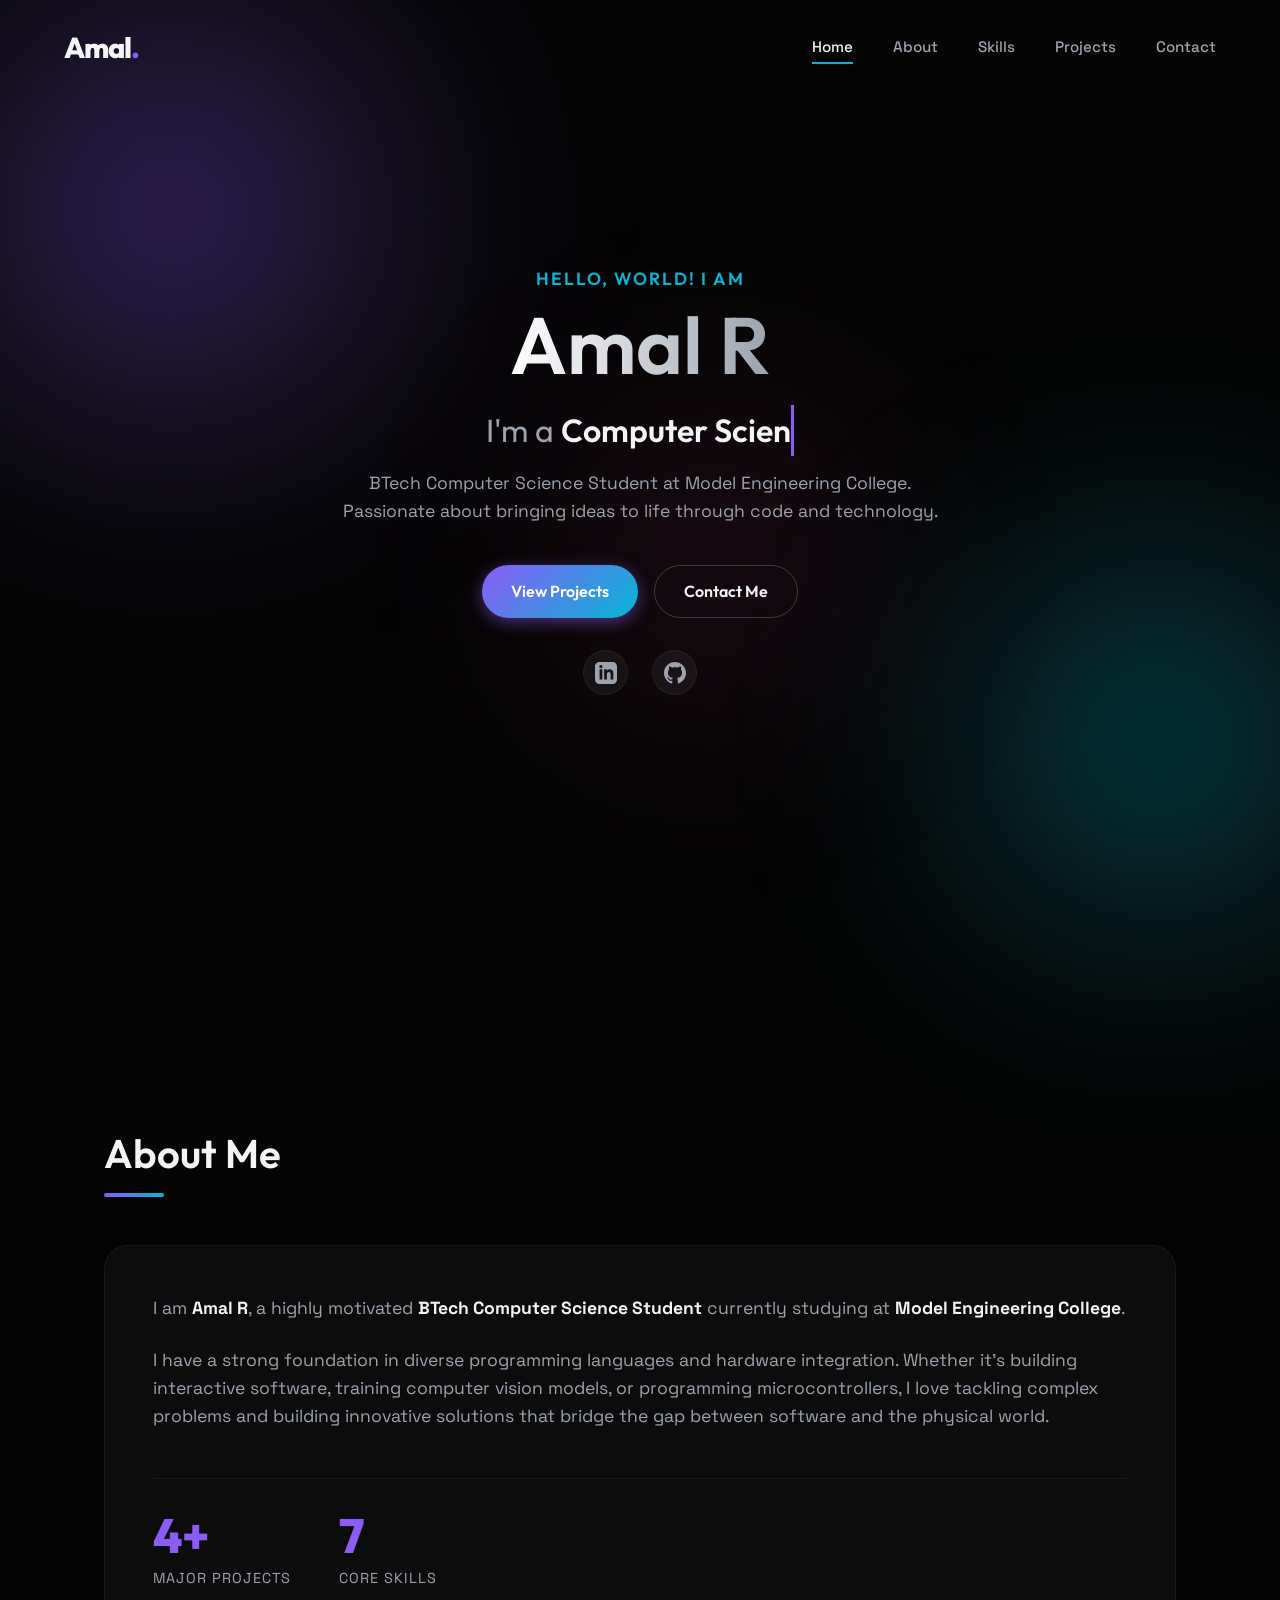
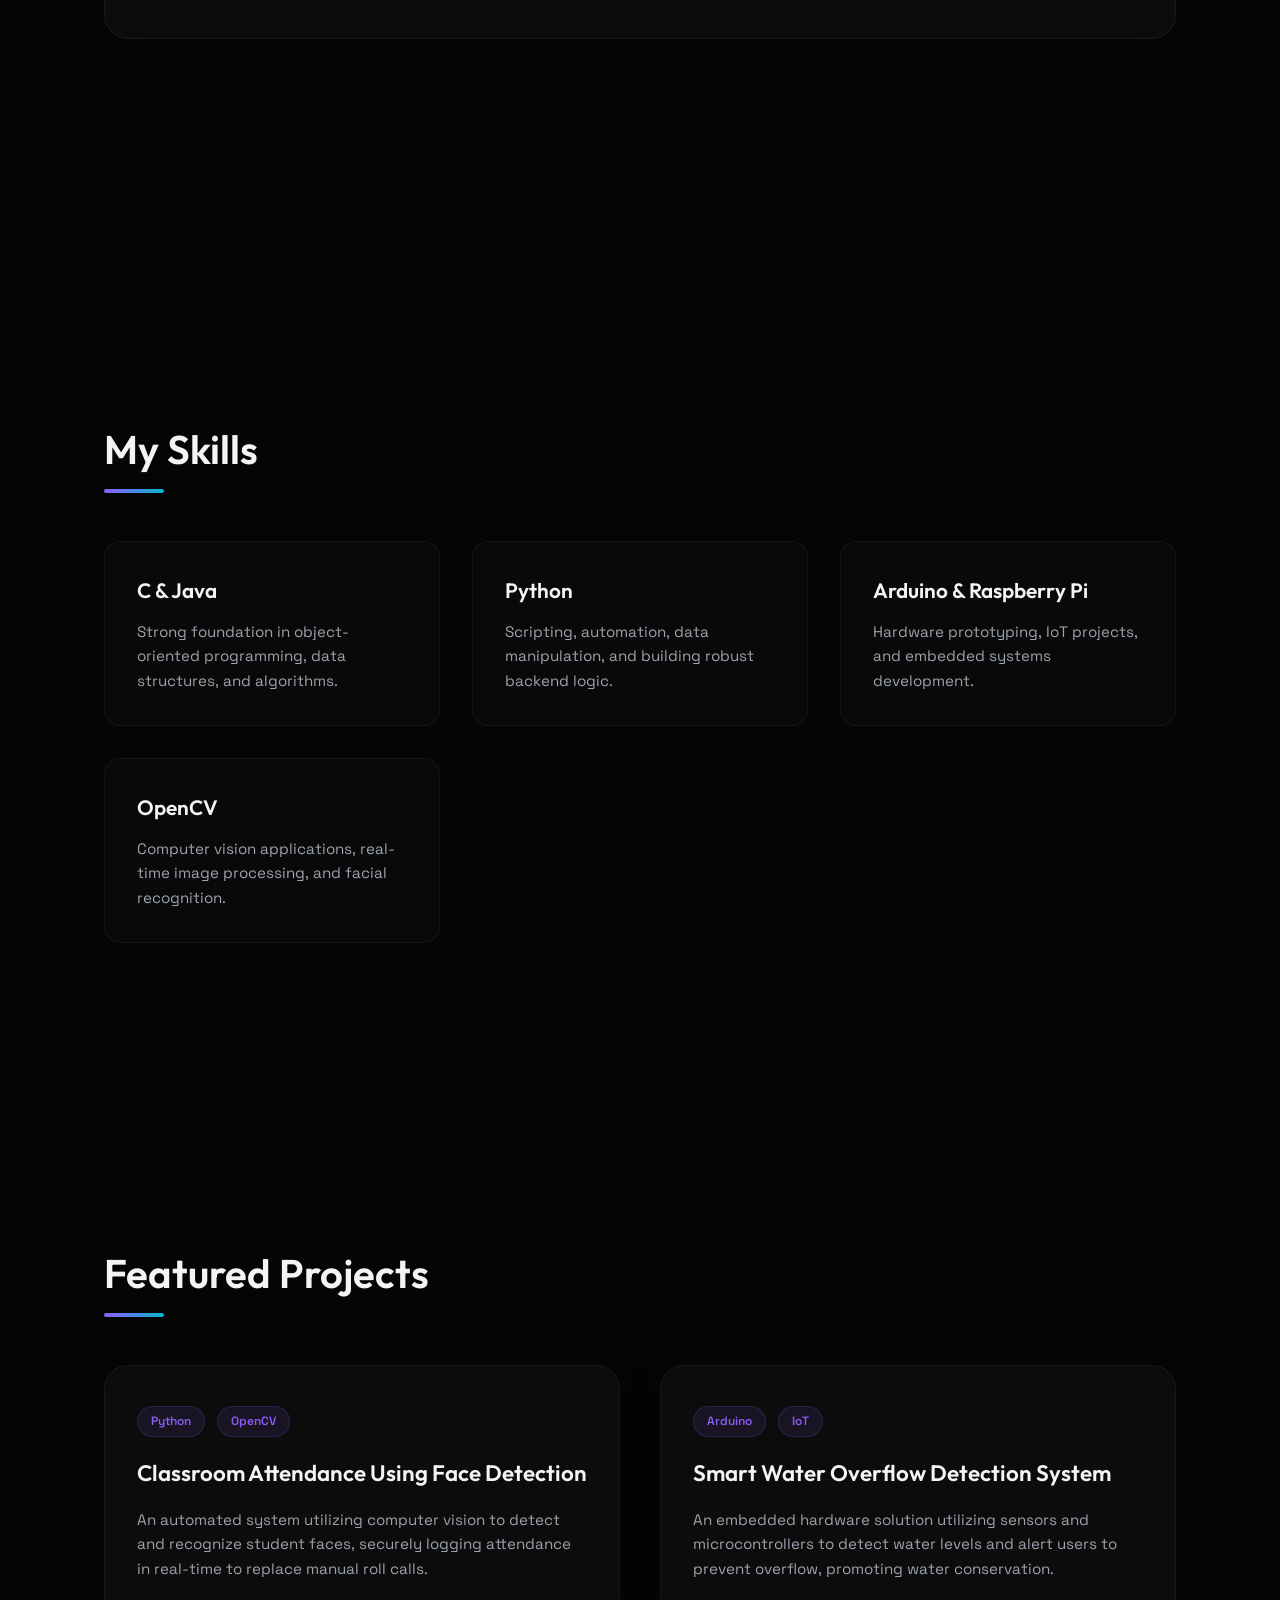
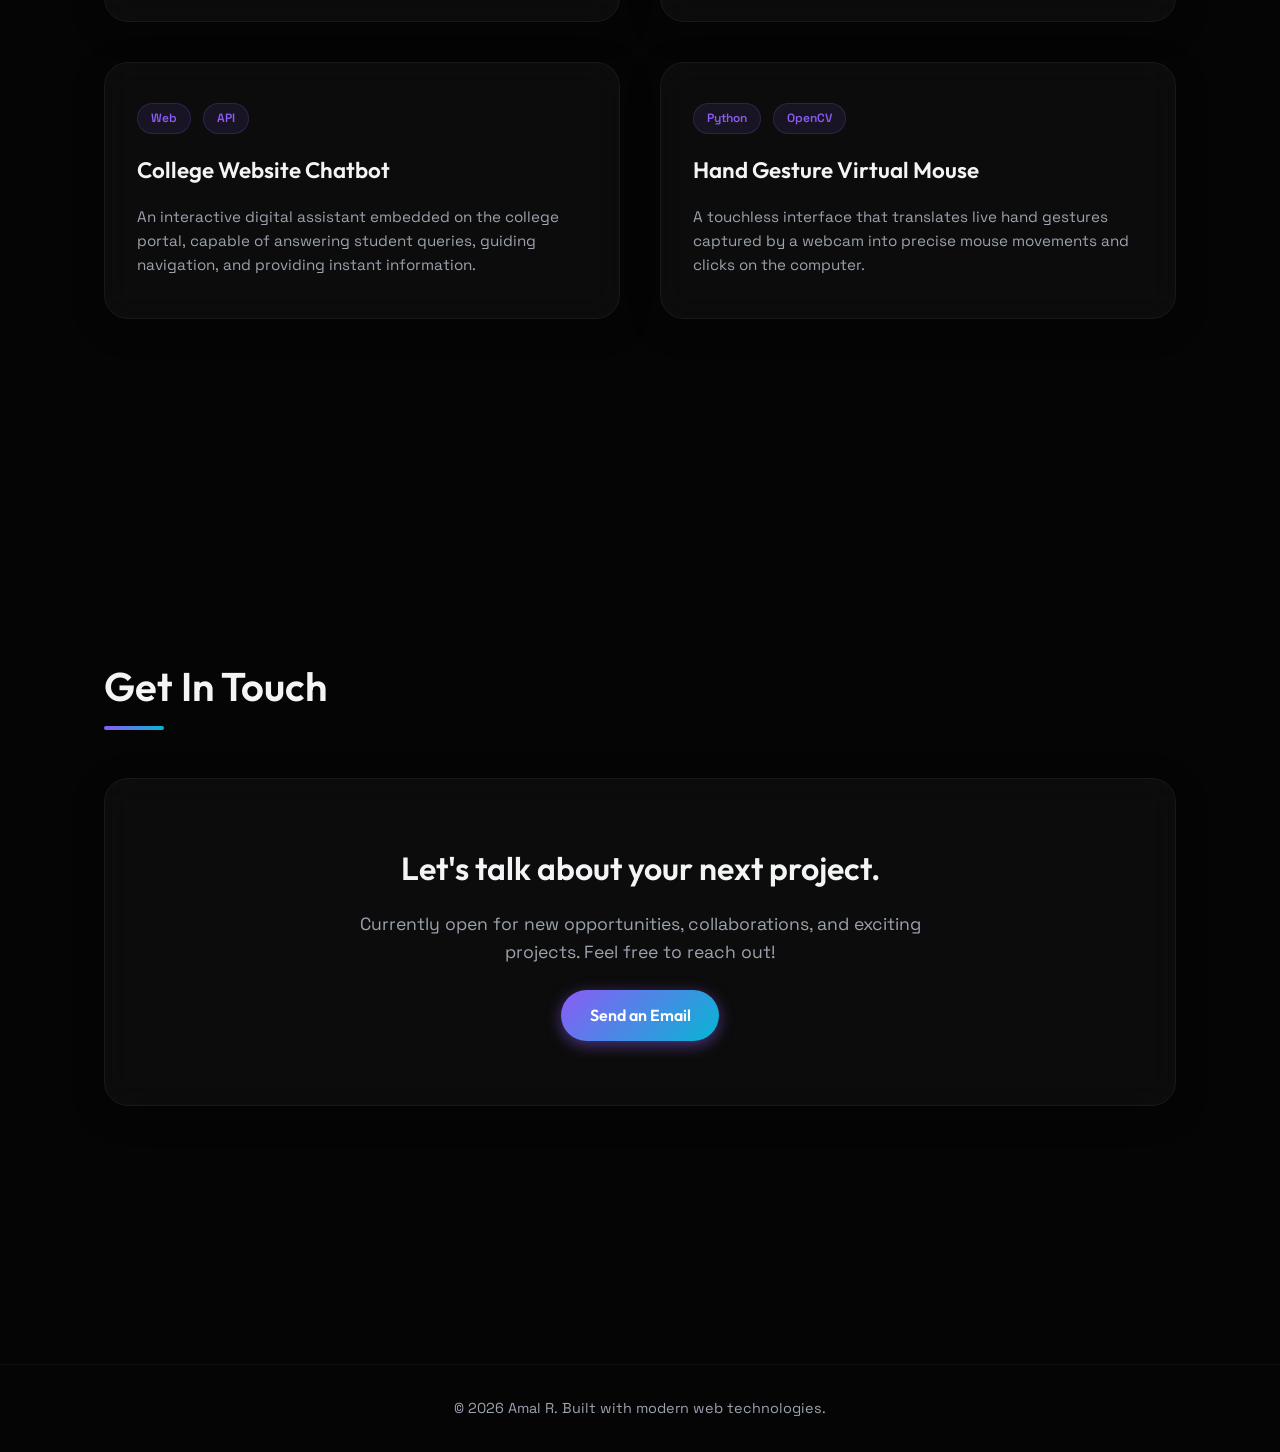
==== index.html @ 3bbfd34e "Deploy Portfolio" ====
<!DOCTYPE html>
<html lang="en">
<head>
    <meta charset="UTF-8">
    <meta name="viewport" content="width=device-width, initial-scale=1.0">
    <title>Amal R | Portfolio</title>
    <meta name="description" content="Portfolio of Amal R, BTech Computer Science Student from Model Engineering College.">
    <!-- Google Fonts for Modern Typography -->
    <link rel="preconnect" href="https://fonts.googleapis.com">
    <link rel="preconnect" href="https://fonts.gstatic.com" crossorigin>
    <link href="https://fonts.googleapis.com/css2?family=Space+Grotesk:wght@300;400;500;600;700&family=Outfit:wght@300;400;600;800&display=swap" rel="stylesheet">
    <link rel="stylesheet" href="style.css">
</head>
<body>

    <!-- Animated Background Blobs -->
    <div class="blob shape1"></div>
    <div class="blob shape2"></div>
    <div class="blob shape3"></div>

    <!-- Navigation -->
    <header class="navbar">
        <a href="#home" class="logo">Amal<span>.</span></a>
        <nav class="nav-links">
            <a href="#home" class="nav-link active">Home</a>
            <a href="#about" class="nav-link">About</a>
            <a href="#skills" class="nav-link">Skills</a>
            <a href="#projects" class="nav-link">Projects</a>
            <a href="#contact" class="nav-link">Contact</a>
        </nav>
        <button class="mobile-menu-btn" aria-label="Toggle Menu">
            <span class="bar"></span>
            <span class="bar"></span>
            <span class="bar"></span>
        </button>
    </header>

    <!-- Main Content -->
    <main>
        <!-- Home Section -->
        <section id="home" class="section hero-section">
            <div class="hero-content reveal-scale">
                <p class="greeting">Hello, world! I am</p>
                <h1 class="hero-title">Amal R</h1>
                <h2 class="hero-subtitle">I'm a <span class="typing-text"></span><span class="cursor">&nbsp;</span></h2>
                <p class="hero-desc">BTech Computer Science Student at Model Engineering College. Passionate about bringing ideas to life through code and technology.</p>
                <div class="hero-cta">
                    <a href="#projects" class="btn btn-primary">View Projects</a>
                    <a href="#contact" class="btn btn-secondary">Contact Me</a>
                </div>
                <div class="social-links reveal-scale stagger-1">
                    <a href="https://www.linkedin.com/in/amal-r-118719253/" target="_blank" class="social-icon" aria-label="LinkedIn">
                        <svg viewBox="0 0 24 24" fill="currentColor">
                            <path d="M19 0h-14c-2.761 0-5 2.239-5 5v14c0 2.761 2.239 5 5 5h14c2.762 0 5-2.239 5-5v-14c0-2.761-2.238-5-5-5zm-11 19h-3v-11h3v11zm-1.5-12.268c-.966 0-1.75-.79-1.75-1.764s.784-1.764 1.75-1.764 1.75.79 1.75 1.764-.783 1.764-1.75 1.764zm13.5 12.268h-3v-5.604c0-3.368-4-3.113-4 0v5.604h-3v-11h3v1.765c1.396-2.586 7-2.777 7 2.476v6.759z"/>
                        </svg>
                    </a>
                    <a href="https://github.com/Amal-05" target="_blank" class="social-icon" aria-label="GitHub">
                        <svg viewBox="0 0 24 24" fill="currentColor">
                            <path d="M12 0c-6.626 0-12 5.373-12 12 0 5.302 3.438 9.8 8.207 11.387.599.111.793-.261.793-.577v-2.234c-3.338.726-4.033-1.416-4.033-1.416-.546-1.387-1.333-1.756-1.333-1.756-1.089-.745.083-.729.083-.729 1.205.084 1.839 1.237 1.839 1.237 1.07 1.834 2.807 1.304 3.492.997.107-.775.418-1.305.762-1.604-2.665-.305-5.467-1.334-5.467-5.931 0-1.311.469-2.381 1.236-3.221-.124-.303-.535-1.524.117-3.176 0 0 1.008-.322 3.301 1.23.957-.266 1.983-.399 3.003-.404 1.02.005 2.047.138 3.006.404 2.291-1.552 3.297-1.23 3.297-1.23.653 1.653.242 2.874.118 3.176.77.84 1.235 1.911 1.235 3.221 0 4.609-2.807 5.624-5.479 5.921.43.372.823 1.102.823 2.222v3.293c0 .319.192.694.801.576 4.765-1.589 8.199-6.086 8.199-11.386 0-6.627-5.373-12-12-12z"/>
                        </svg>
                    </a>
                </div>
            </div>
        </section>

        <!-- About Section -->
        <section id="about" class="section">
            <div class="section-heading reveal-left">
                <h2 class="section-title">About Me</h2>
                <div class="title-underline"></div>
            </div>
            <div class="about-content plate-glass reveal-right stagger-1">
                <p class="about-text">
                    I am <strong>Amal R</strong>, a highly motivated <strong>BTech Computer Science Student</strong> currently studying at <strong>Model Engineering College</strong>.
                </p>
                <p class="about-text">
                    I have a strong foundation in diverse programming languages and hardware integration. Whether it's building interactive software, training computer vision models, or programming microcontrollers, I love tackling complex problems and building innovative solutions that bridge the gap between software and the physical world.
                </p>
                <div class="about-stats">
                    <div class="stat-box">
                        <span class="stat-number">4+</span>
                        <span class="stat-label">Major Projects</span>
                    </div>
                    <div class="stat-box">
                        <span class="stat-number">7</span>
                        <span class="stat-label">Core Skills</span>
                    </div>
                </div>
            </div>
        </section>

        <!-- Skills Section -->
        <section id="skills" class="section">
            <div class="section-heading reveal-left">
                <h2 class="section-title">My Skills</h2>
                <div class="title-underline"></div>
            </div>
            <div class="skills-grid">
                <div class="skill-card hover-glow reveal-scale stagger-1">
                    <h3 class="skill-name">C & Java</h3>
                    <p class="skill-desc">Strong foundation in object-oriented programming, data structures, and algorithms.</p>
                </div>
                <div class="skill-card hover-glow reveal-scale stagger-2">
                    <h3 class="skill-name">Python</h3>
                    <p class="skill-desc">Scripting, automation, data manipulation, and building robust backend logic.</p>
                </div>
                <div class="skill-card hover-glow reveal-scale stagger-3">
                    <h3 class="skill-name">Arduino & Raspberry Pi</h3>
                    <p class="skill-desc">Hardware prototyping, IoT projects, and embedded systems development.</p>
                </div>
                <div class="skill-card hover-glow reveal-scale stagger-4">
                    <h3 class="skill-name">OpenCV</h3>
                    <p class="skill-desc">Computer vision applications, real-time image processing, and facial recognition.</p>
                </div>
            </div>
        </section>

        <!-- Projects Section -->
        <section id="projects" class="section">
            <div class="section-heading reveal-left">
                <h2 class="section-title">Featured Projects</h2>
                <div class="title-underline"></div>
            </div>
            <div class="projects-grid">
                <!-- Project 1 -->
                <div class="project-card plate-glass reveal stagger-1">
                    <div class="project-content">
                        <div class="project-tags">
                            <span class="tag">Python</span>
                            <span class="tag">OpenCV</span>
                        </div>
                        <h3 class="project-title">Classroom Attendance Using Face Detection</h3>
                        <p class="project-desc">An automated system utilizing computer vision to detect and recognize student faces, securely logging attendance in real-time to replace manual roll calls.</p>
                    </div>
                </div>
                <!-- Project 2 -->
                <div class="project-card plate-glass reveal stagger-2">
                    <div class="project-content">
                        <div class="project-tags">
                            <span class="tag">Arduino</span>
                            <span class="tag">IoT</span>
                        </div>
                        <h3 class="project-title">Smart Water Overflow Detection System</h3>
                        <p class="project-desc">An embedded hardware solution utilizing sensors and microcontrollers to detect water levels and alert users to prevent overflow, promoting water conservation.</p>
                    </div>
                </div>
                <!-- Project 3 -->
                <div class="project-card plate-glass reveal stagger-3">
                    <div class="project-content">
                        <div class="project-tags">
                            <span class="tag">Web</span>
                            <span class="tag">API</span>
                        </div>
                        <h3 class="project-title">College Website Chatbot</h3>
                        <p class="project-desc">An interactive digital assistant embedded on the college portal, capable of answering student queries, guiding navigation, and providing instant information.</p>
                    </div>
                </div>
                <!-- Project 4 -->
                <div class="project-card plate-glass reveal stagger-4">
                    <div class="project-content">
                        <div class="project-tags">
                            <span class="tag">Python</span>
                            <span class="tag">OpenCV</span>
                        </div>
                        <h3 class="project-title">Hand Gesture Virtual Mouse</h3>
                        <p class="project-desc">A touchless interface that translates live hand gestures captured by a webcam into precise mouse movements and clicks on the computer.</p>
                    </div>
                </div>
            </div>
        </section>

        <!-- Contact Section -->
        <section id="contact" class="section">
            <div class="section-heading reveal-left">
                <h2 class="section-title">Get In Touch</h2>
                <div class="title-underline"></div>
            </div>
            <div class="contact-container plate-glass reveal-scale stagger-1">
                <div class="contact-info">
                    <h3 class="contact-subtitle">Let's talk about your next project.</h3>
                    <p class="contact-text">Currently open for new opportunities, collaborations, and exciting projects. Feel free to reach out!</p>
                    <a href="mailto:amalrajesh05@gmail.com" class="btn btn-primary" style="margin-top: 1.5rem;">Send an Email</a>
                </div>
            </div>
        </section>
    </main>

    <!-- Footer -->
    <footer>
        <p>&copy; 2026 Amal R. Built with modern web technologies.</p>
    </footer>

    <script src="script.js"></script>
</body>
</html>
---- style.css ----
/* =========================================
   CSS Reset & Variables
   ========================================= */
:root {
    /* Colors */
    --bg-dark: #050505;
    --text-main: #f3f4f6;
    --text-muted: #9ca3af;
    --accent-primary: #8b5cf6; /* Vibrant Purple */
    --accent-secondary: #06b6d4; /* Cyan */
    --accent-glow: rgba(139, 92, 246, 0.5);
    
    /* Glassmorphism */
    --glass-bg: rgba(255, 255, 255, 0.03);
    --glass-border: rgba(255, 255, 255, 0.05);
    --glass-shadow: 0 8px 32px 0 rgba(0, 0, 0, 0.3);
    
    /* Typography */
    --font-heading: 'Outfit', sans-serif;
    --font-body: 'Space Grotesk', sans-serif;
    
    /* Transitions */
    --transition-smooth: all 0.4s cubic-bezier(0.16, 1, 0.3, 1);
}

* {
    margin: 0;
    padding: 0;
    box-sizing: border-box;
    scroll-behavior: smooth;
}

body {
    background-color: var(--bg-dark);
    color: var(--text-main);
    font-family: var(--font-body);
    line-height: 1.6;
    overflow-x: hidden;
    position: relative;
}

/* =========================================
   Background Blobs (Ultra Modern Ambience)
   ========================================= */
.blob {
    position: fixed;
    border-radius: 50%;
    filter: blur(120px);
    z-index: -1;
    opacity: 0.5;
    animation: float 20s infinite alternate ease-in-out;
}

.shape1 {
    top: -10%;
    left: -10%;
    width: 600px;
    height: 600px;
    background: radial-gradient(circle, var(--accent-primary) 0%, transparent 70%);
}

.shape2 {
    bottom: -10%;
    right: -10%;
    width: 500px;
    height: 500px;
    background: radial-gradient(circle, var(--accent-secondary) 0%, transparent 70%);
    animation-delay: -5s;
}

.shape3 {
    top: 40%;
    left: 40%;
    width: 400px;
    height: 400px;
    background: radial-gradient(circle, rgba(236, 72, 153, 0.4) 0%, transparent 70%);
    animation-delay: -10s;
}

@keyframes float {
    0% { transform: translate(0, 0) scale(1); }
    50% { transform: translate(50px, 50px) scale(1.1); }
    100% { transform: translate(-50px, 100px) scale(0.9); }
}

/* =========================================
   Typography & Utilities
   ========================================= */
h1, h2, h3, h4 {
    font-family: var(--font-heading);
    font-weight: 600;
}

.plate-glass {
    background: var(--glass-bg);
    backdrop-filter: blur(16px);
    -webkit-backdrop-filter: blur(16px);
    border: 1px solid var(--glass-border);
    border-radius: 24px;
    box-shadow: var(--glass-shadow);
}

.btn {
    display: inline-flex;
    align-items: center;
    justify-content: center;
    padding: 0.8rem 1.8rem;
    font-family: var(--font-heading);
    font-size: 1rem;
    font-weight: 600;
    border-radius: 50px;
    text-decoration: none;
    transition: var(--transition-smooth);
    cursor: pointer;
    border: none;
}

.btn-primary {
    background: linear-gradient(135deg, var(--accent-primary), var(--accent-secondary));
    color: #fff;
    box-shadow: 0 4px 15px var(--accent-glow);
}

.btn-primary:hover {
    transform: translateY(-3px);
    box-shadow: 0 8px 25px var(--accent-glow);
}

.btn-secondary {
    background: transparent;
    color: var(--text-main);
    border: 1px solid rgba(255, 255, 255, 0.2);
}

.btn-secondary:hover {
    background: rgba(255, 255, 255, 0.05);
    border-color: rgba(255, 255, 255, 0.4);
    transform: translateY(-3px);
}

/* =========================================
   Navigation
   ========================================= */
.navbar {
    position: fixed;
    top: 0;
    width: 100%;
    padding: 1.5rem 5%;
    display: flex;
    justify-content: space-between;
    align-items: center;
    z-index: 1000;
    transition: var(--transition-smooth);
}

.navbar.scrolled {
    padding: 1rem 5%;
    background: rgba(5, 5, 5, 0.8);
    backdrop-filter: blur(20px);
    border-bottom: 1px solid var(--glass-border);
}

.logo {
    font-family: var(--font-heading);
    font-size: 1.8rem;
    font-weight: 800;
    text-decoration: none;
    color: var(--text-main);
    letter-spacing: -1px;
}

.logo span {
    color: var(--accent-primary);
}

.nav-links {
    display: flex;
    gap: 2.5rem;
}

.nav-link {
    text-decoration: none;
    color: var(--text-muted);
    font-weight: 500;
    font-size: 0.95rem;
    transition: var(--transition-smooth);
    position: relative;
}

.nav-link:hover, .nav-link.active {
    color: var(--text-main);
}

.nav-link::after {
    content: '';
    position: absolute;
    bottom: -5px;
    left: 0;
    width: 0;
    height: 2px;
    background: var(--accent-secondary);
    transition: var(--transition-smooth);
}

.nav-link.active::after, .nav-link:hover::after {
    width: 100%;
}

.mobile-menu-btn {
    display: none;
    background: none;
    border: none;
    cursor: pointer;
    flex-direction: column;
    gap: 5px;
}

.mobile-menu-btn .bar {
    width: 25px;
    height: 2px;
    background: var(--text-main);
    transition: var(--transition-smooth);
}

/* =========================================
   Sections & Layout
   ========================================= */
.section {
    min-height: 100vh;
    padding: 120px 5% 60px;
    max-width: 1200px;
    margin: 0 auto;
    display: flex;
    flex-direction: column;
    justify-content: center;
}

.section-heading {
    margin-bottom: 3rem;
}

.section-title {
    font-size: 2.5rem;
    color: var(--text-main);
}

.title-underline {
    height: 4px;
    width: 60px;
    background: linear-gradient(90deg, var(--accent-primary), var(--accent-secondary));
    border-radius: 2px;
    margin-top: 0.5rem;
}

/* =========================================
   Home Section
   ========================================= */
.hero-section {
    flex-direction: column;
    align-items: center;
    justify-content: center;
    text-align: center;
}

.hero-content {
    display: flex;
    flex-direction: column;
    align-items: center;
    max-width: 800px;
}

.greeting {
    color: var(--accent-secondary);
    font-family: var(--font-heading);
    font-weight: 600;
    margin-bottom: 0.5rem;
    font-size: 1.1rem;
    letter-spacing: 2px;
    text-transform: uppercase;
}

.hero-title {
    font-size: 5rem;
    line-height: 1.1;
    margin-bottom: 1rem;
    background: linear-gradient(to right, #fff, #9ca3af);
    -webkit-background-clip: text;
    background-clip: text;
    -webkit-text-fill-color: transparent;
}

.hero-subtitle {
    font-size: 2rem;
    color: var(--text-muted);
    font-weight: 400;
    margin-bottom: 1.5rem;
    height: 40px; /* fixed height for typing */
}

.hero-subtitle .typing-text {
    color: var(--text-main);
    font-weight: 600;
}

.hero-subtitle .cursor {
    display: inline-block;
    width: 3px;
    background-color: var(--accent-primary);
    animation: blink 1s step-end infinite;
}

@keyframes blink {
    50% { opacity: 0; }
}

.hero-desc {
    font-size: 1.1rem;
    color: var(--text-muted);
    margin-bottom: 2.5rem;
    max-width: 600px;
    margin-left: auto;
    margin-right: auto;
}

.hero-cta {
    display: flex;
    gap: 1rem;
    margin-bottom: 2rem;
}

.social-links {
    display: flex;
    gap: 1.5rem;
    align-items: center;
    justify-content: center;
}

.social-icon {
    display: flex;
    align-items: center;
    justify-content: center;
    width: 45px;
    height: 45px;
    border-radius: 50%;
    background: rgba(255, 255, 255, 0.05);
    color: var(--text-muted);
    border: 1px solid var(--glass-border);
    transition: var(--transition-smooth);
}

.social-icon svg {
    width: 22px;
    height: 22px;
}

.social-icon:hover {
    background: var(--accent-primary);
    color: #fff;
    transform: translateY(-5px);
    box-shadow: 0 10px 20px var(--accent-glow);
    border-color: transparent;
}

/* =========================================
   About Section
   ========================================= */
.about-content {
    padding: 3rem;
}

.about-text {
    font-size: 1.1rem;
    color: var(--text-muted);
    margin-bottom: 1.5rem;
}

.about-text strong {
    color: var(--text-main);
}

.about-stats {
    display: flex;
    gap: 3rem;
    margin-top: 3rem;
    border-top: 1px solid var(--glass-border);
    padding-top: 2rem;
}

.stat-box {
    display: flex;
    flex-direction: column;
}

.stat-number {
    font-family: var(--font-heading);
    font-size: 3rem;
    font-weight: 800;
    color: var(--accent-primary);
    line-height: 1;
}

.stat-label {
    font-size: 0.9rem;
    color: var(--text-muted);
    text-transform: uppercase;
    letter-spacing: 1px;
    margin-top: 0.5rem;
}

/* =========================================
   Skills Section
   ========================================= */
.skills-grid {
    display: grid;
    grid-template-columns: repeat(auto-fill, minmax(300px, 1fr));
    gap: 2rem;
}

.skill-card {
    background: rgba(255, 255, 255, 0.02);
    border: 1px solid var(--glass-border);
    border-radius: 16px;
    padding: 2rem;
    transition: var(--transition-smooth);
    position: relative;
    overflow: hidden;
}

.skill-card::before {
    content: '';
    position: absolute;
    top: 0;
    left: 0;
    width: 100%;
    height: 100%;
    background: radial-gradient(800px circle at var(--mouse-x, 0) var(--mouse-y, 0), rgba(139, 92, 246, 0.1), transparent 40%);
    opacity: 0;
    transition: opacity 0.3s;
    z-index: 0;
}

.skill-card:hover::before {
    opacity: 1;
}

.skill-card:hover {
    transform: translateY(-5px);
    border-color: rgba(6, 182, 212, 0.3);
}

.skill-name {
    font-size: 1.3rem;
    margin-bottom: 0.8rem;
    position: relative;
    z-index: 1;
}

.skill-desc {
    color: var(--text-muted);
    font-size: 0.95rem;
    position: relative;
    z-index: 1;
}

/* =========================================
   Projects Section
   ========================================= */
.projects-grid {
    display: grid;
    grid-template-columns: repeat(auto-fill, minmax(350px, 1fr));
    gap: 2.5rem;
}

.project-card {
    overflow: hidden;
    display: flex;
    flex-direction: column;
    transition: var(--transition-smooth);
}

.project-card:hover {
    transform: translateY(-10px);
    border-color: rgba(139, 92, 246, 0.4);
    box-shadow: 0 15px 35px rgba(0,0,0,0.4), 0 0 20px var(--accent-glow);
}

.project-content {
    padding: 2.5rem 2rem;
    display: flex;
    flex-direction: column;
    height: 100%;
}

.project-tags {
    display: flex;
    gap: 0.8rem;
    margin-bottom: 1.2rem;
}

.tag {
    font-size: 0.75rem;
    font-weight: 600;
    padding: 0.3rem 0.8rem;
    border-radius: 30px;
    background: rgba(139, 92, 246, 0.1);
    color: var(--accent-primary);
    border: 1px solid rgba(139, 92, 246, 0.2);
}

.project-title {
    font-size: 1.4rem;
    margin-bottom: 1rem;
}

.project-desc {
    color: var(--text-muted);
    font-size: 0.95rem;
    flex-grow: 1;
}

/* =========================================
   Contact Section
   ========================================= */
.contact-container {
    padding: 4rem;
    text-align: center;
}

.contact-subtitle {
    font-size: 2rem;
    margin-bottom: 1rem;
    color: var(--text-main);
}

.contact-text {
    color: var(--text-muted);
    font-size: 1.1rem;
    max-width: 600px;
    margin: 0 auto;
}

/* =========================================
   Footer
   ========================================= */
footer {
    text-align: center;
    padding: 2rem;
    border-top: 1px solid var(--glass-border);
    color: var(--text-muted);
    font-size: 0.9rem;
    margin-top: 4rem;
}

/* =========================================
   Animations (Heavy Scroll Reveals)
   ========================================= */
.reveal {
    opacity: 0;
    transform: translateY(80px);
    transition: all 1s cubic-bezier(0.25, 1, 0.5, 1);
}

.reveal-left {
    opacity: 0;
    transform: translateX(-100px);
    transition: all 1.2s cubic-bezier(0.25, 1, 0.5, 1);
}

.reveal-right {
    opacity: 0;
    transform: translateX(100px);
    transition: all 1.2s cubic-bezier(0.25, 1, 0.5, 1);
}

.reveal-scale {
    opacity: 0;
    transform: scale(0.8);
    transition: all 1s cubic-bezier(0.3, 1.2, 0.5, 1);
}

.reveal.active, .reveal-left.active, .reveal-right.active, .reveal-scale.active {
    opacity: 1;
    transform: translate(0) scale(1);
}

.stagger-1 { transition-delay: 100ms; }
.stagger-2 { transition-delay: 200ms; }
.stagger-3 { transition-delay: 300ms; }
.stagger-4 { transition-delay: 400ms; }
.stagger-5 { transition-delay: 500ms; }

/* =========================================
   Responsive Media Queries
   ========================================= */
@media (max-width: 900px) {
    .hero-section {
        padding-top: 150px;
    }
    
    .hero-title {
        font-size: 3.5rem;
    }
    
    .hero-desc {
        margin: 0 auto 2.5rem;
    }
    
    .hero-cta {
        margin-bottom: 3rem;
    }
}

@media (max-width: 768px) {
    .nav-links {
        display: none;
    }
    
    .mobile-menu-btn {
        display: flex;
    }
    
    .section {
        padding: 100px 5% 50px;
    }
    
    .contact-container {
        padding: 2rem 1rem;
    }
}
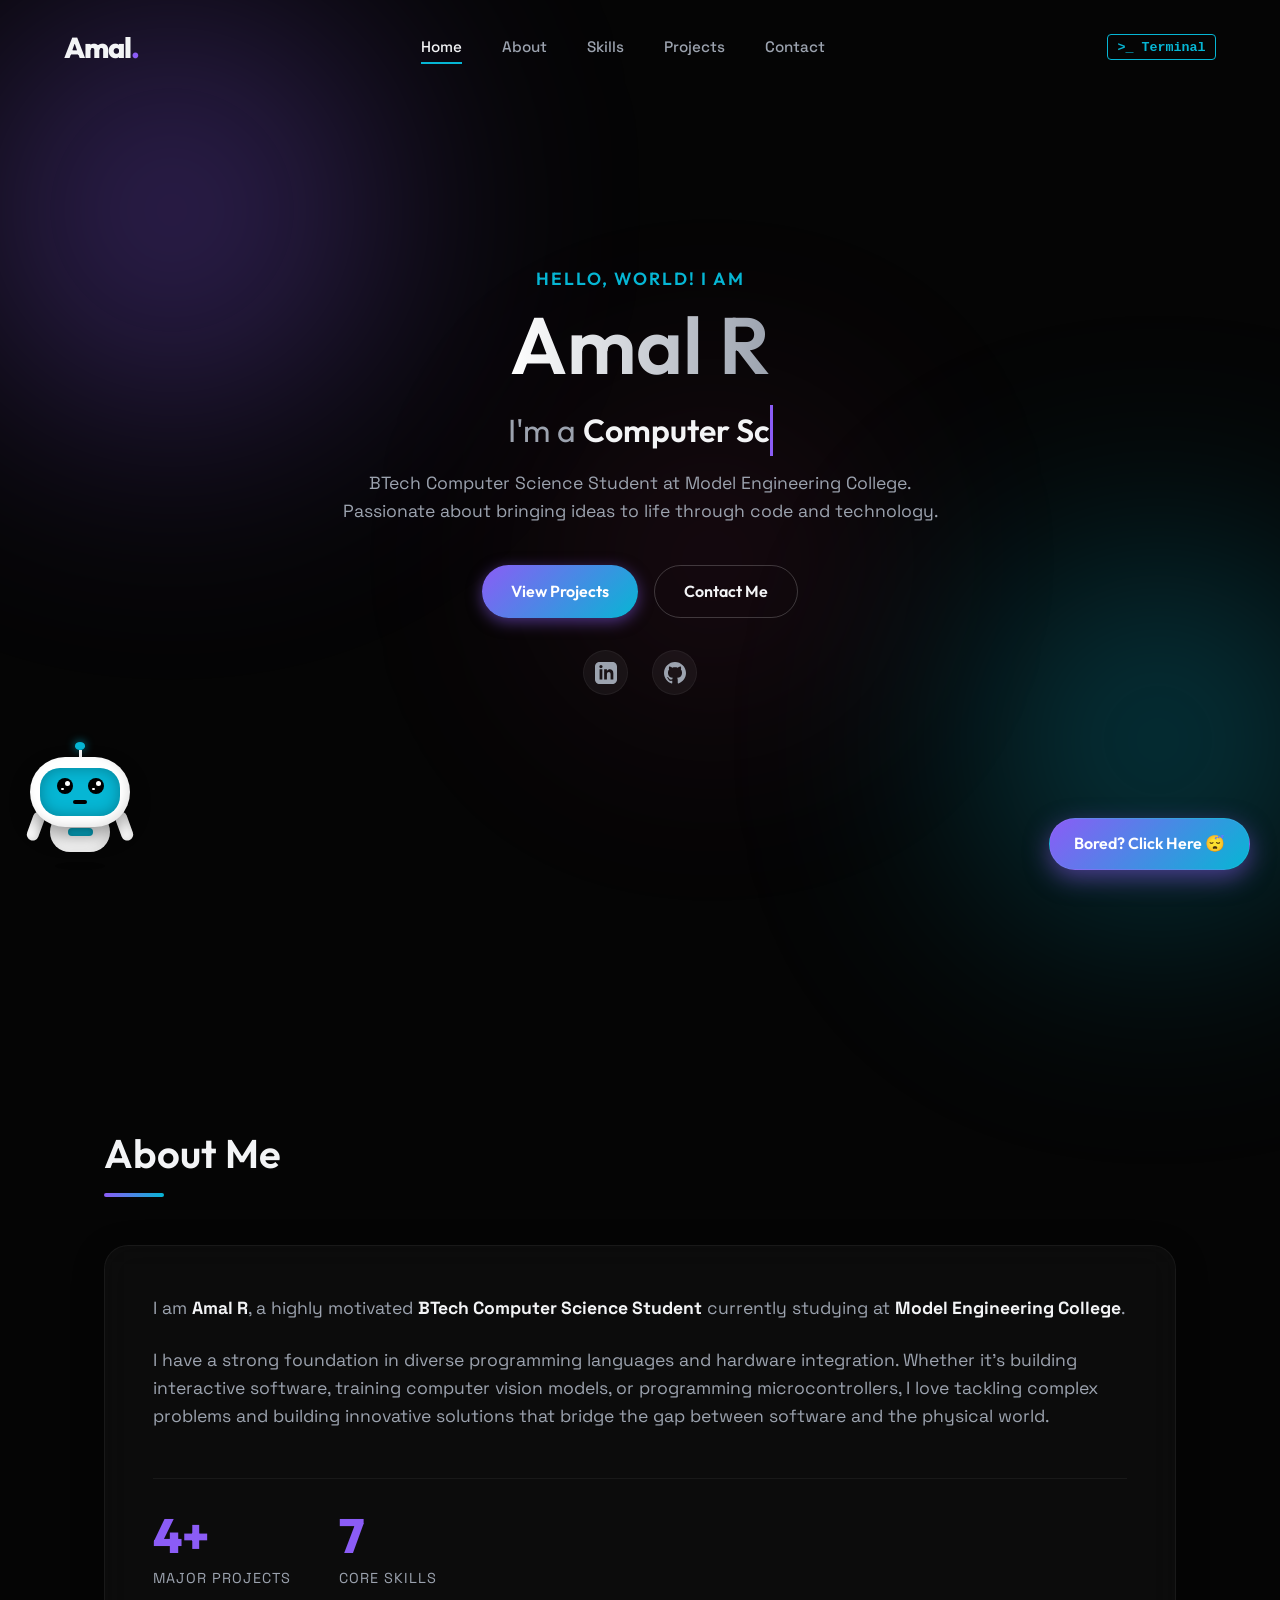
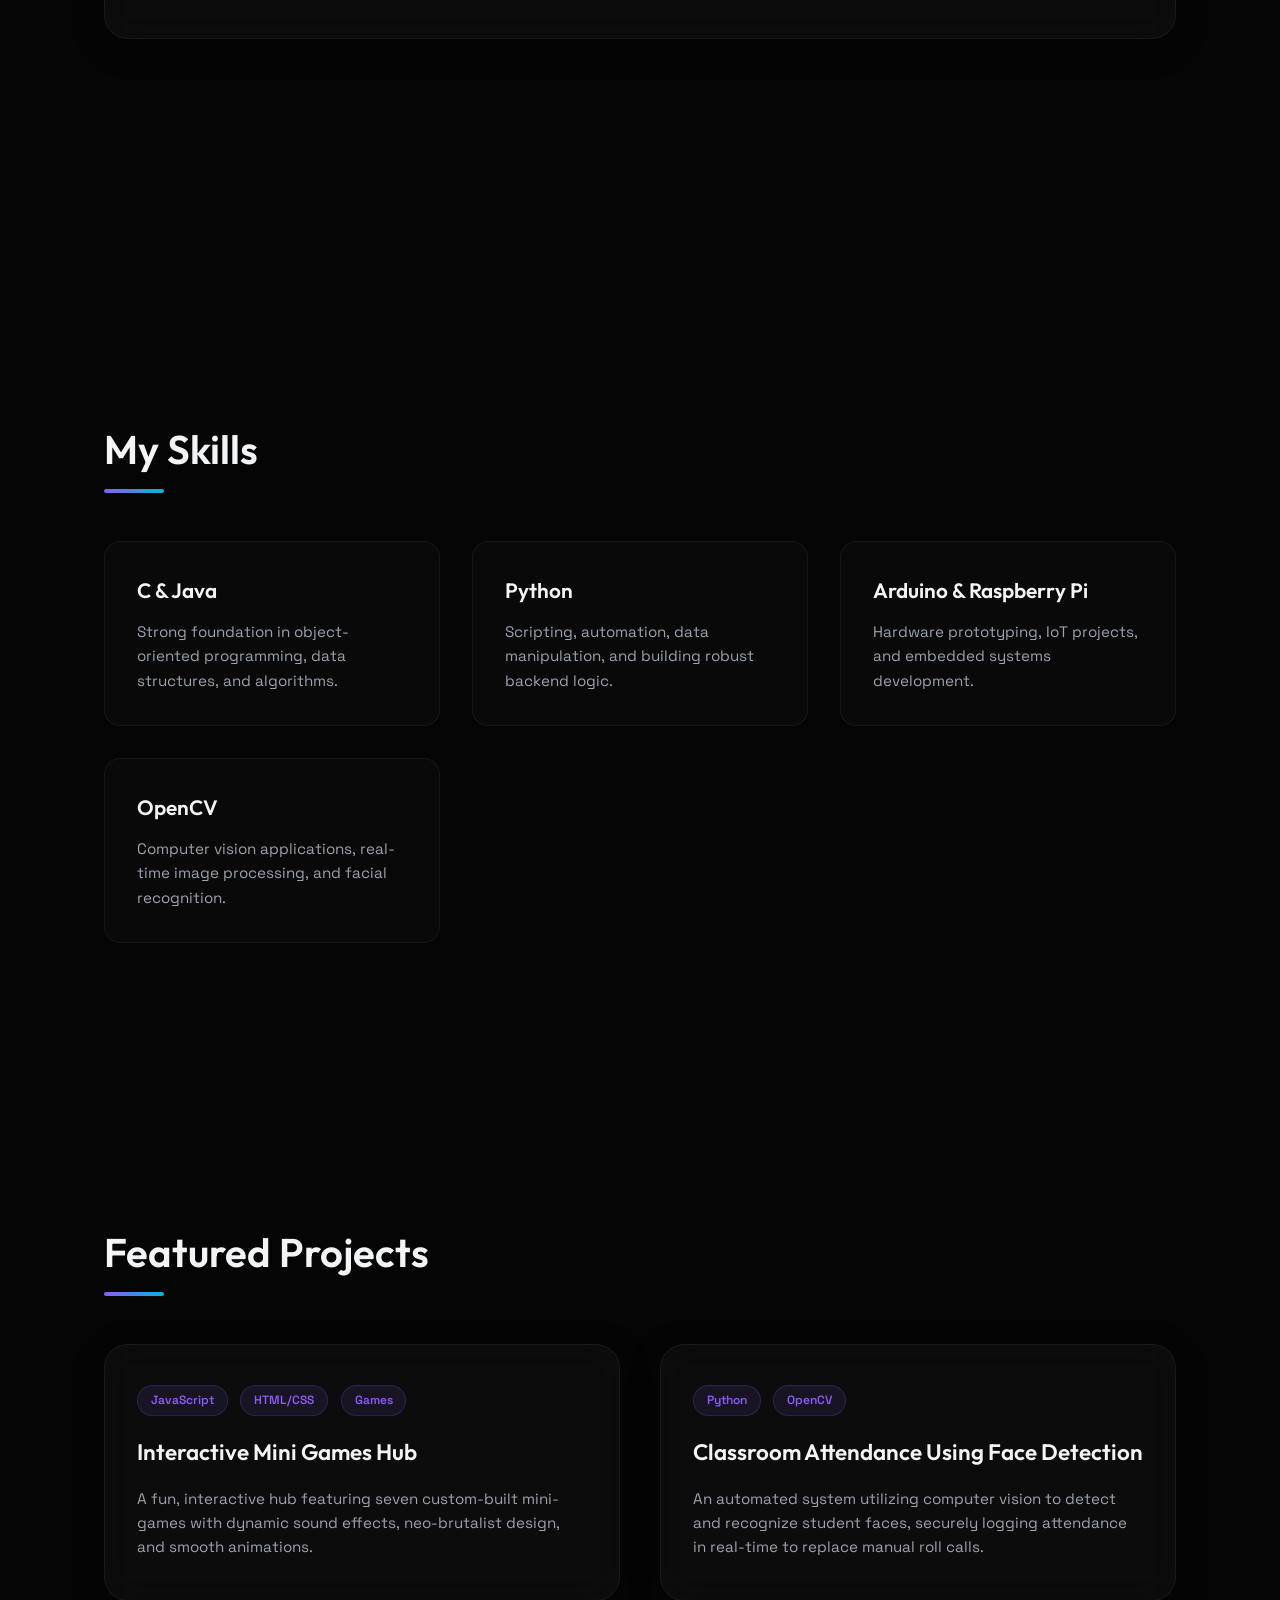
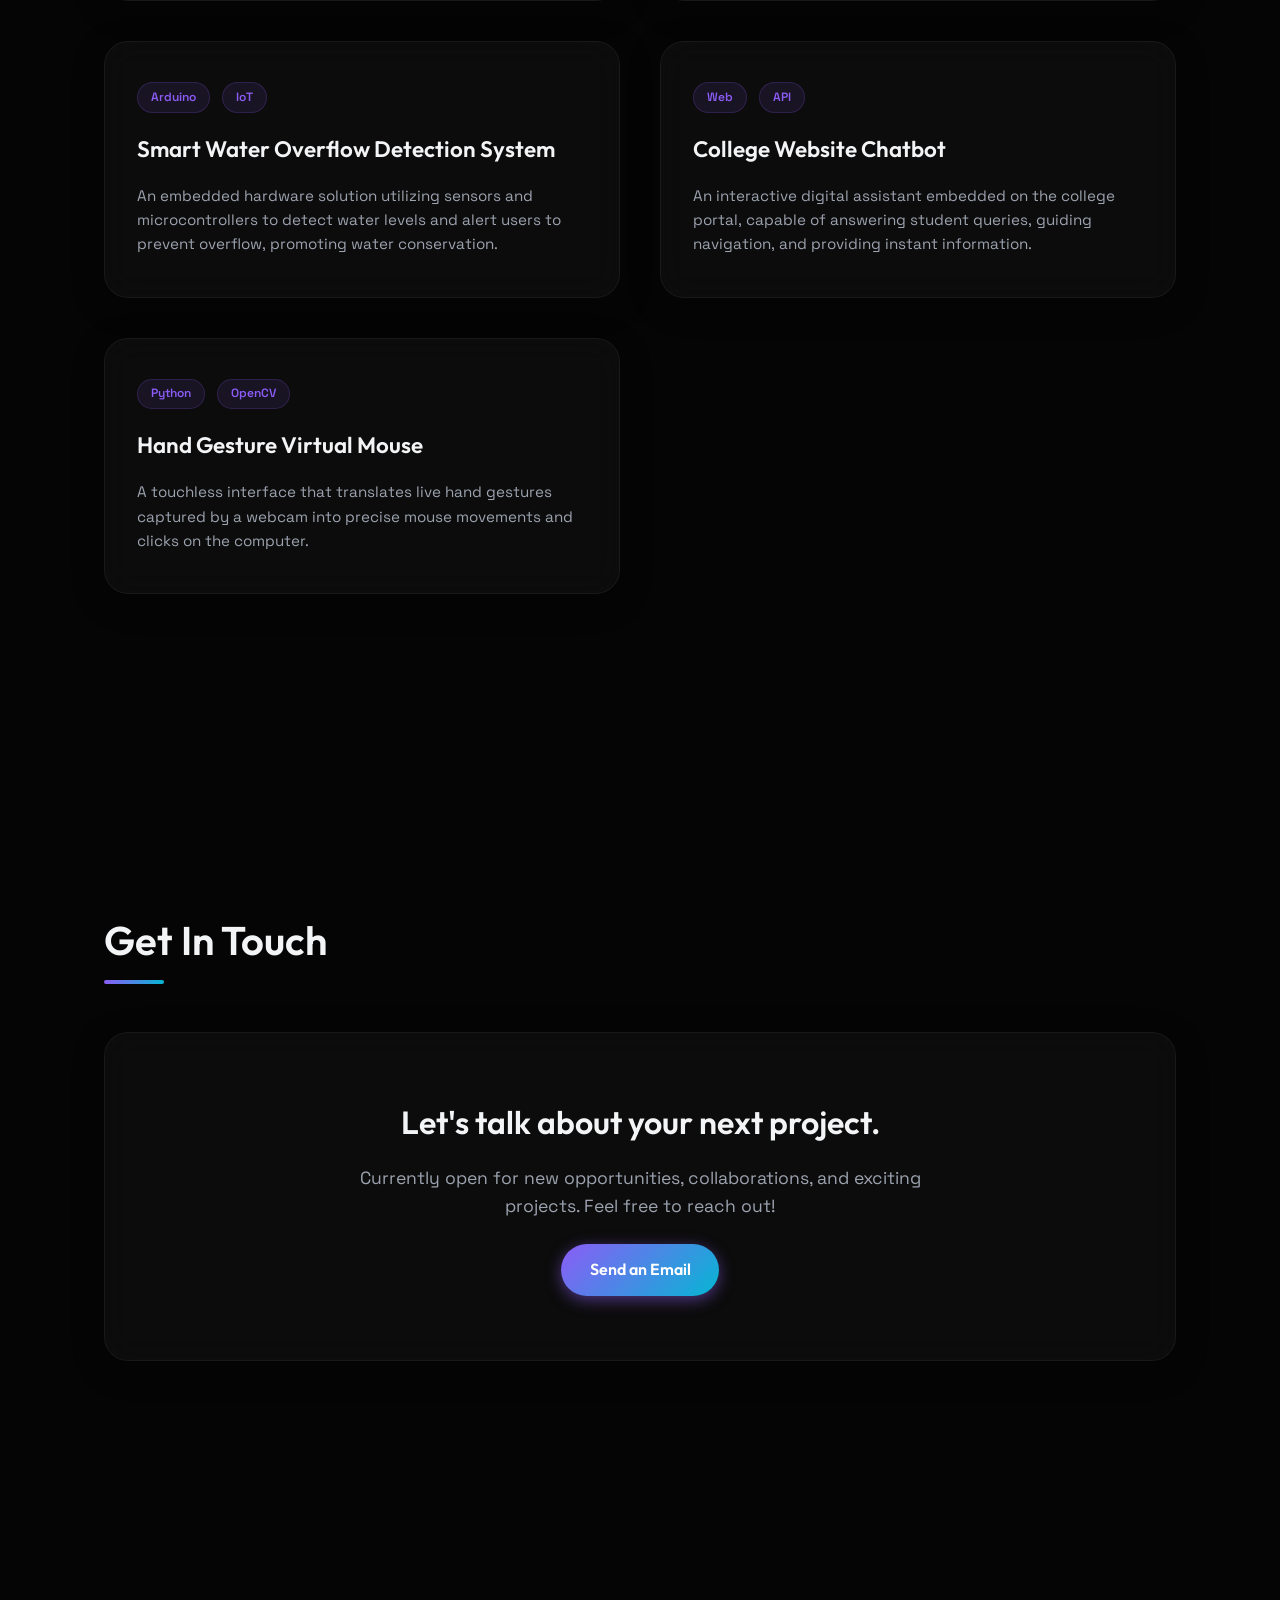
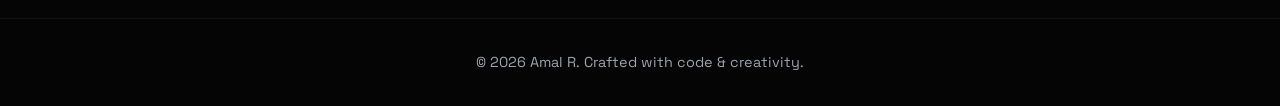
==== commit 7d4c8cdc: "feat: Add interactive robot character, hacker mode terminal, and mini-games hub" ====
--- a/index.html
+++ b/index.html
@@ -9,7 +9,7 @@
     <link rel="preconnect" href="https://fonts.googleapis.com">
     <link rel="preconnect" href="https://fonts.gstatic.com" crossorigin>
     <link href="https://fonts.googleapis.com/css2?family=Space+Grotesk:wght@300;400;500;600;700&family=Outfit:wght@300;400;600;800&display=swap" rel="stylesheet">
-    <link rel="stylesheet" href="style.css">
+    <link rel="stylesheet" href="style.css?v=2">
 </head>
 <body>
 
@@ -28,11 +28,16 @@
             <a href="#projects" class="nav-link">Projects</a>
             <a href="#contact" class="nav-link">Contact</a>
         </nav>
-        <button class="mobile-menu-btn" aria-label="Toggle Menu">
-            <span class="bar"></span>
-            <span class="bar"></span>
-            <span class="bar"></span>
-        </button>
+        <div class="nav-controls" style="display: flex; align-items: center; gap: 1rem;">
+            <button class="terminal-toggle-btn" aria-label="Hacker Mode" title="Hacker Mode">
+                >_ Terminal
+            </button>
+            <button class="mobile-menu-btn" aria-label="Toggle Menu">
+                <span class="bar"></span>
+                <span class="bar"></span>
+                <span class="bar"></span>
+            </button>
+        </div>
     </header>
 
     <!-- Main Content -->
@@ -122,8 +127,20 @@
                 <div class="title-underline"></div>
             </div>
             <div class="projects-grid">
+                <!-- Mini Game Hub Project -->
+                <div class="project-card plate-glass reveal stagger-1" onclick="window.open('game_pro/index.html', '_blank')" style="cursor: pointer;">
+                    <div class="project-content">
+                        <div class="project-tags">
+                            <span class="tag">JavaScript</span>
+                            <span class="tag">HTML/CSS</span>
+                            <span class="tag">Games</span>
+                        </div>
+                        <h3 class="project-title">Interactive Mini Games Hub</h3>
+                        <p class="project-desc">A fun, interactive hub featuring seven custom-built mini-games with dynamic sound effects, neo-brutalist design, and smooth animations.</p>
+                    </div>
+                </div>
                 <!-- Project 1 -->
-                <div class="project-card plate-glass reveal stagger-1">
+                <div class="project-card plate-glass reveal stagger-2">
                     <div class="project-content">
                         <div class="project-tags">
                             <span class="tag">Python</span>
@@ -134,7 +151,7 @@
                     </div>
                 </div>
                 <!-- Project 2 -->
-                <div class="project-card plate-glass reveal stagger-2">
+                <div class="project-card plate-glass reveal stagger-3">
                     <div class="project-content">
                         <div class="project-tags">
                             <span class="tag">Arduino</span>
@@ -145,7 +162,7 @@
                     </div>
                 </div>
                 <!-- Project 3 -->
-                <div class="project-card plate-glass reveal stagger-3">
+                <div class="project-card plate-glass reveal stagger-4">
                     <div class="project-content">
                         <div class="project-tags">
                             <span class="tag">Web</span>
@@ -156,7 +173,7 @@
                     </div>
                 </div>
                 <!-- Project 4 -->
-                <div class="project-card plate-glass reveal stagger-4">
+                <div class="project-card plate-glass reveal stagger-5">
                     <div class="project-content">
                         <div class="project-tags">
                             <span class="tag">Python</span>
@@ -187,9 +204,63 @@
 
     <!-- Footer -->
     <footer>
-        <p>&copy; 2026 Amal R. Built with modern web technologies.</p>
+        <p>&copy; 2026 Amal R. Crafted with code & creativity.</p>
     </footer>
 
-    <script src="script.js"></script>
+    <!-- Floating Bored Button -->
+    <a href="game_pro/index.html" target="_blank" class="btn-bored float-btn-anim">
+        Bored? Click Here 😴
+    </a>
+
+    <!-- Terminal Overlay (Hacker Mode) -->
+    <div class="terminal-overlay" id="terminal-overlay">
+        <div class="terminal-window">
+            <div class="terminal-header">
+                <div class="terminal-dots">
+                    <span class="dot close-dot" id="terminal-close-dot"></span>
+                    <span class="dot min-dot"></span>
+                    <span class="dot max-dot"></span>
+                </div>
+                <div class="terminal-title">guest@amal-portfolio:~</div>
+            </div>
+            <div class="terminal-body" id="terminal-body">
+                <div class="terminal-line">Welcome to Hacker Mode v1.0.0</div>
+                <div class="terminal-line">Type <span class="term-highlight">'help'</span> to see available commands.</div>
+            </div>
+            <div class="terminal-input-container">
+                <span class="terminal-prompt">guest@amal-portfolio:~$</span>
+                <input type="text" id="terminal-input" class="terminal-input" autofocus autocomplete="off">
+            </div>
+        </div>
+    </div>
+
+    <!-- Interactive Robot -->
+    <div class="bot-container" id="interactive-bot">
+        <div class="bot-antenna">
+            <div class="bot-antenna-ball"></div>
+            <div class="bot-antenna-stick"></div>
+        </div>
+        <div class="bot-head">
+            <div class="bot-screen">
+                <div class="bot-eyes">
+                    <div class="bot-eye-wrapper">
+                        <div class="bot-eye"><div class="bot-pupil"></div></div>
+                    </div>
+                    <div class="bot-eye-wrapper">
+                        <div class="bot-eye"><div class="bot-pupil"></div></div>
+                    </div>
+                </div>
+                <div class="bot-mouth"></div>
+            </div>
+        </div>
+        <div class="bot-body">
+            <div class="bot-screen-mini"></div>
+        </div>
+        <div class="bot-arm arm-left"></div>
+        <div class="bot-arm arm-right"></div>
+        <div class="bot-shadow"></div>
+    </div>
+
+    <script src="script.js?v=2"></script>
 </body>
 </html>
--- a/style.css
+++ b/style.css
@@ -412,7 +412,7 @@
    ========================================= */
 .skills-grid {
     display: grid;
-    grid-template-columns: repeat(auto-fill, minmax(300px, 1fr));
+    grid-template-columns: repeat(auto-fill, minmax(min(100%, 300px), 1fr));
     gap: 2rem;
 }
 
@@ -467,7 +467,7 @@
    ========================================= */
 .projects-grid {
     display: grid;
-    grid-template-columns: repeat(auto-fill, minmax(350px, 1fr));
+    grid-template-columns: repeat(auto-fill, minmax(min(100%, 350px), 1fr));
     gap: 2.5rem;
 }
 
@@ -590,8 +590,434 @@
 .stagger-5 { transition-delay: 500ms; }
 
 /* =========================================
-   Responsive Media Queries
-   ========================================= */
+   Floating Bored Button
+   ========================================= */
+.btn-bored {
+    position: fixed;
+    bottom: 30px;
+    right: 30px;
+    background: linear-gradient(135deg, var(--accent-primary), var(--accent-secondary));
+    color: #ffffff;
+    padding: 12px 24px;
+    border-radius: 50px;
+    font-family: var(--font-heading);
+    font-weight: 600;
+    font-size: 1rem;
+    text-decoration: none;
+    box-shadow: 0 8px 25px var(--accent-glow);
+    z-index: 1000;
+    transition: var(--transition-smooth);
+    display: flex;
+    align-items: center;
+    gap: 8px;
+    border: 1px solid var(--glass-border);
+    backdrop-filter: blur(10px);
+}
+
+.btn-bored:hover {
+    transform: translateY(-8px) scale(1.05);
+    box-shadow: 0 12px 30px var(--accent-glow);
+    /* Reversing gradient on hover for a subtle interaction */
+    background: linear-gradient(135deg, var(--accent-secondary), var(--accent-primary));
+}
+
+.float-btn-anim {
+    animation: float-btn 4s ease-in-out infinite;
+}
+
+@keyframes float-btn {
+    0% { transform: translateY(0); }
+    50% { transform: translateY(-10px); }
+    100% { transform: translateY(0); }
+}
+
+@media (max-width: 768px) {
+    .btn-bored {
+        bottom: 20px;
+        right: 20px;
+        padding: 10px 20px;
+        font-size: 0.9rem;
+    }
+}
+
+/* =========================================
+   Terminal / Hacker Mode
+   ========================================= */
+.terminal-toggle-btn {
+    background: transparent;
+    color: var(--accent-secondary);
+    border: 1px solid var(--accent-secondary);
+    border-radius: 4px;
+    padding: 0.3rem 0.6rem;
+    font-family: 'Courier New', Courier, monospace;
+    font-weight: bold;
+    cursor: pointer;
+    transition: var(--transition-smooth);
+}
+
+.terminal-toggle-btn:hover {
+    background: rgba(6, 182, 212, 0.2);
+    box-shadow: 0 0 10px rgba(6, 182, 212, 0.5);
+}
+
+.terminal-overlay {
+    position: fixed;
+    top: 0;
+    left: 0;
+    width: 100vw;
+    height: 100vh;
+    background: rgba(0, 0, 0, 0.85);
+    backdrop-filter: blur(5px);
+    z-index: 2000;
+    display: none; /* hidden by default */
+    align-items: center;
+    justify-content: center;
+    opacity: 0;
+    transition: opacity 0.3s ease;
+}
+
+.terminal-overlay.active {
+    display: flex;
+    opacity: 1;
+}
+
+.terminal-window {
+    width: 90%;
+    max-width: 800px;
+    height: 60vh;
+    background: #0d0d0d;
+    border: 1px solid #333;
+    border-radius: 8px;
+    display: flex;
+    flex-direction: column;
+    box-shadow: 0 15px 40px rgba(0,0,0,0.8), 0 0 20px rgba(34, 197, 94, 0.2);
+    overflow: hidden;
+}
+
+.terminal-header {
+    background: #1a1a1a;
+    padding: 10px 15px;
+    display: flex;
+    align-items: center;
+    border-bottom: 1px solid #333;
+}
+
+.terminal-dots {
+    display: flex;
+    gap: 8px;
+}
+
+.dot {
+    width: 12px;
+    height: 12px;
+    border-radius: 50%;
+    display: inline-block;
+}
+.close-dot { background: #ff5f56; cursor: pointer; }
+.min-dot { background: #ffbd2e; }
+.max-dot { background: #27c93f; }
+
+.terminal-title {
+    flex-grow: 1;
+    text-align: center;
+    color: #888;
+    font-family: 'Courier New', Courier, monospace;
+    font-size: 0.9rem;
+    margin-right: 50px; /* offset to center properly */
+}
+
+.terminal-body {
+    flex-grow: 1;
+    padding: 15px;
+    color: #22c55e;
+    font-family: 'Courier New', Courier, monospace;
+    font-size: 1rem;
+    overflow-y: auto;
+    display: flex;
+    flex-direction: column;
+    gap: 5px;
+}
+
+.terminal-line {
+    word-break: break-all;
+}
+
+.term-highlight {
+    color: #eab308; /* Yellow for commands */
+    font-weight: bold;
+}
+
+.term-error {
+    color: #ef4444; /* Red for errors */
+}
+
+.terminal-input-container {
+    display: flex;
+    padding: 10px 15px 20px 15px;
+    background: #0d0d0d;
+}
+
+.terminal-prompt {
+    color: #3b82f6; /* Blue prompt */
+    font-family: 'Courier New', Courier, monospace;
+    font-weight: bold;
+    margin-right: 10px;
+    white-space: nowrap;
+}
+
+.terminal-input {
+    background: transparent;
+    border: none;
+    outline: none;
+    color: #22c55e;
+    font-family: 'Courier New', Courier, monospace;
+    font-size: 1rem;
+    width: 100%;
+}
+
+/* =========================================
+   Interactive Robot Character
+   ========================================= */
+.bot-container {
+    position: fixed;
+    bottom: 30px;
+    left: 30px;
+    width: 100px;
+    z-index: 1000;
+    cursor: pointer;
+    transition: transform 0.3s ease;
+    animation: float-bot 4s ease-in-out infinite;
+}
+
+.bot-container:hover {
+    transform: translateY(-5px);
+}
+
+.bot-antenna {
+    position: relative;
+    height: 15px;
+    display: flex;
+    flex-direction: column;
+    align-items: center;
+}
+.bot-antenna-ball {
+    width: 10px;
+    height: 10px;
+    background: #06b6d4;
+    border-radius: 50%;
+    box-shadow: 0 0 10px rgba(6, 182, 212, 0.8);
+}
+.bot-antenna-stick {
+    width: 3px;
+    height: 10px;
+    background: #f3f4f6;
+}
+
+.bot-head {
+    width: 100px;
+    height: 70px;
+    background: #ffffff;
+    border-radius: 40px;
+    display: flex;
+    justify-content: center;
+    align-items: center;
+    box-shadow: 0 10px 20px rgba(0,0,0,0.4), inset -3px -3px 8px rgba(0,0,0,0.1);
+    position: relative;
+    z-index: 2;
+}
+
+.bot-screen {
+    width: 80px;
+    height: 48px;
+    background: #06b6d4;
+    border-radius: 20px;
+    display: flex;
+    flex-direction: column;
+    align-items: center;
+    justify-content: center;
+    position: relative;
+    overflow: hidden;
+    box-shadow: inset 0 0 15px rgba(0,0,0,0.3);
+}
+
+.bot-eyes {
+    display: flex;
+    gap: 15px;
+    margin-top: -2px;
+}
+
+.bot-eye-wrapper {
+    width: 16px;
+    height: 16px;
+    position: relative;
+    display: flex;
+    justify-content: center;
+    align-items: center;
+}
+
+.bot-eye {
+    width: 100%;
+    height: 100%;
+    background: #000;
+    border-radius: 50%;
+    position: relative;
+    overflow: hidden;
+    animation: bot-blink 4s infinite;
+    transform-origin: center;
+}
+
+@keyframes bot-blink {
+    0%, 95%, 98%, 100% { transform: scaleY(1); }
+    96%, 99% { transform: scaleY(0.1); }
+}
+
+.bot-pupil {
+    width: 12px;
+    height: 12px;
+    background: transparent;
+    position: absolute;
+    top: 50%;
+    left: 50%;
+    transform: translate(-50%, -50%);
+    transition: transform 0.1s ease-out;
+    will-change: transform;
+}
+
+/* Large top-right sparkle */
+.bot-pupil::before {
+    content: '';
+    position: absolute;
+    width: 5px;
+    height: 5px;
+    background: #fff;
+    border-radius: 50%;
+    top: 1px;
+    right: 1px;
+}
+
+/* Small bottom-left sparkle */
+.bot-pupil::after {
+    content: '';
+    position: absolute;
+    width: 2.5px;
+    height: 2.5px;
+    background: #fff;
+    border-radius: 50%;
+    bottom: 2px;
+    left: 2px;
+}
+
+.bot-mouth {
+    width: 14px;
+    height: 4px;
+    background: #000;
+    border-radius: 10px;
+    margin-top: 6px;
+    transition: all 0.3s cubic-bezier(0.175, 0.885, 0.32, 1.275);
+}
+
+/* Hover - Smile */
+.bot-container:hover .bot-mouth {
+    width: 20px;
+    height: 10px;
+    background: transparent;
+    border: 3px solid #000;
+    border-top: none;
+    border-radius: 0 0 20px 20px;
+    margin-top: 2px;
+}
+
+/* Click - Surprised */
+.bot-container.surprised .bot-mouth {
+    width: 12px;
+    height: 12px;
+    background: transparent;
+    border: 3px solid #000;
+    border-radius: 50%;
+    margin-top: 2px;
+}
+.bot-container.surprised .bot-eye {
+    animation: none;
+    transform: scale(1.2);
+}
+
+.bot-body {
+    width: 60px;
+    height: 40px;
+    background: #ffffff;
+    border-radius: 30px;
+    margin: -15px auto 0;
+    position: relative;
+    z-index: 1;
+    display: flex;
+    justify-content: center;
+    align-items: center;
+    box-shadow: inset -3px -3px 8px rgba(0,0,0,0.1);
+}
+
+.bot-screen-mini {
+    width: 25px;
+    height: 8px;
+    background: #06b6d4;
+    border-radius: 4px;
+    box-shadow: inset 0 0 5px rgba(0,0,0,0.2);
+}
+
+.bot-arm {
+    width: 12px;
+    height: 30px;
+    background: #ffffff;
+    border-radius: 15px;
+    position: absolute;
+    top: 70px;
+    z-index: 0;
+    box-shadow: inset -2px -2px 5px rgba(0,0,0,0.1);
+    transition: all 0.3s ease;
+}
+.arm-left {
+    left: 5px;
+    transform: rotate(20deg);
+    transform-origin: top center;
+}
+.arm-right {
+    right: 5px;
+    transform: rotate(-20deg);
+    transform-origin: top center;
+}
+
+.bot-container.surprised .arm-left {
+    transform: rotate(140deg);
+}
+.bot-container.surprised .arm-right {
+    transform: rotate(-140deg);
+}
+
+.bot-shadow {
+    width: 50px;
+    height: 8px;
+    background: rgba(0,0,0,0.4);
+    border-radius: 50%;
+    margin: 10px auto 0;
+    animation: bot-shadow-scale 4s ease-in-out infinite;
+}
+
+@keyframes bot-shadow-scale {
+    0% { transform: scale(1); opacity: 0.4; }
+    50% { transform: scale(0.8); opacity: 0.2; }
+    100% { transform: scale(1); opacity: 0.4; }
+}
+
+@media (max-width: 768px) {
+    .bot-container {
+        transform: scale(0.7);
+        transform-origin: bottom left;
+        bottom: 10px;
+        left: 10px;
+    }
+    .bot-container:hover {
+        transform: scale(0.7) translateY(-5px);
+    }
+}
 @media (max-width: 900px) {
     .hero-section {
         padding-top: 150px;
@@ -613,10 +1039,37 @@
 @media (max-width: 768px) {
     .nav-links {
         display: none;
+        flex-direction: column;
+        position: absolute;
+        top: 100%;
+        left: 0;
+        width: 100%;
+        background: rgba(5, 5, 5, 0.95);
+        backdrop-filter: blur(20px);
+        padding: 2rem 0;
+        text-align: center;
+        border-bottom: 1px solid var(--glass-border);
+    }
+    
+    .nav-links.active {
+        display: flex;
     }
     
     .mobile-menu-btn {
         display: flex;
+        z-index: 1001;
+    }
+    
+    .mobile-menu-btn.active .bar:nth-child(1) {
+        transform: translateY(7px) rotate(45deg);
+    }
+    
+    .mobile-menu-btn.active .bar:nth-child(2) {
+        opacity: 0;
+    }
+    
+    .mobile-menu-btn.active .bar:nth-child(3) {
+        transform: translateY(-7px) rotate(-45deg);
     }
     
     .section {
@@ -626,4 +1079,10 @@
     .contact-container {
         padding: 2rem 1rem;
     }
-}
+
+    .hero-subtitle {
+        font-size: 1.4rem;
+        height: auto;
+        min-height: 80px; /* prevents jumping when typing wraps */
+    }
+}
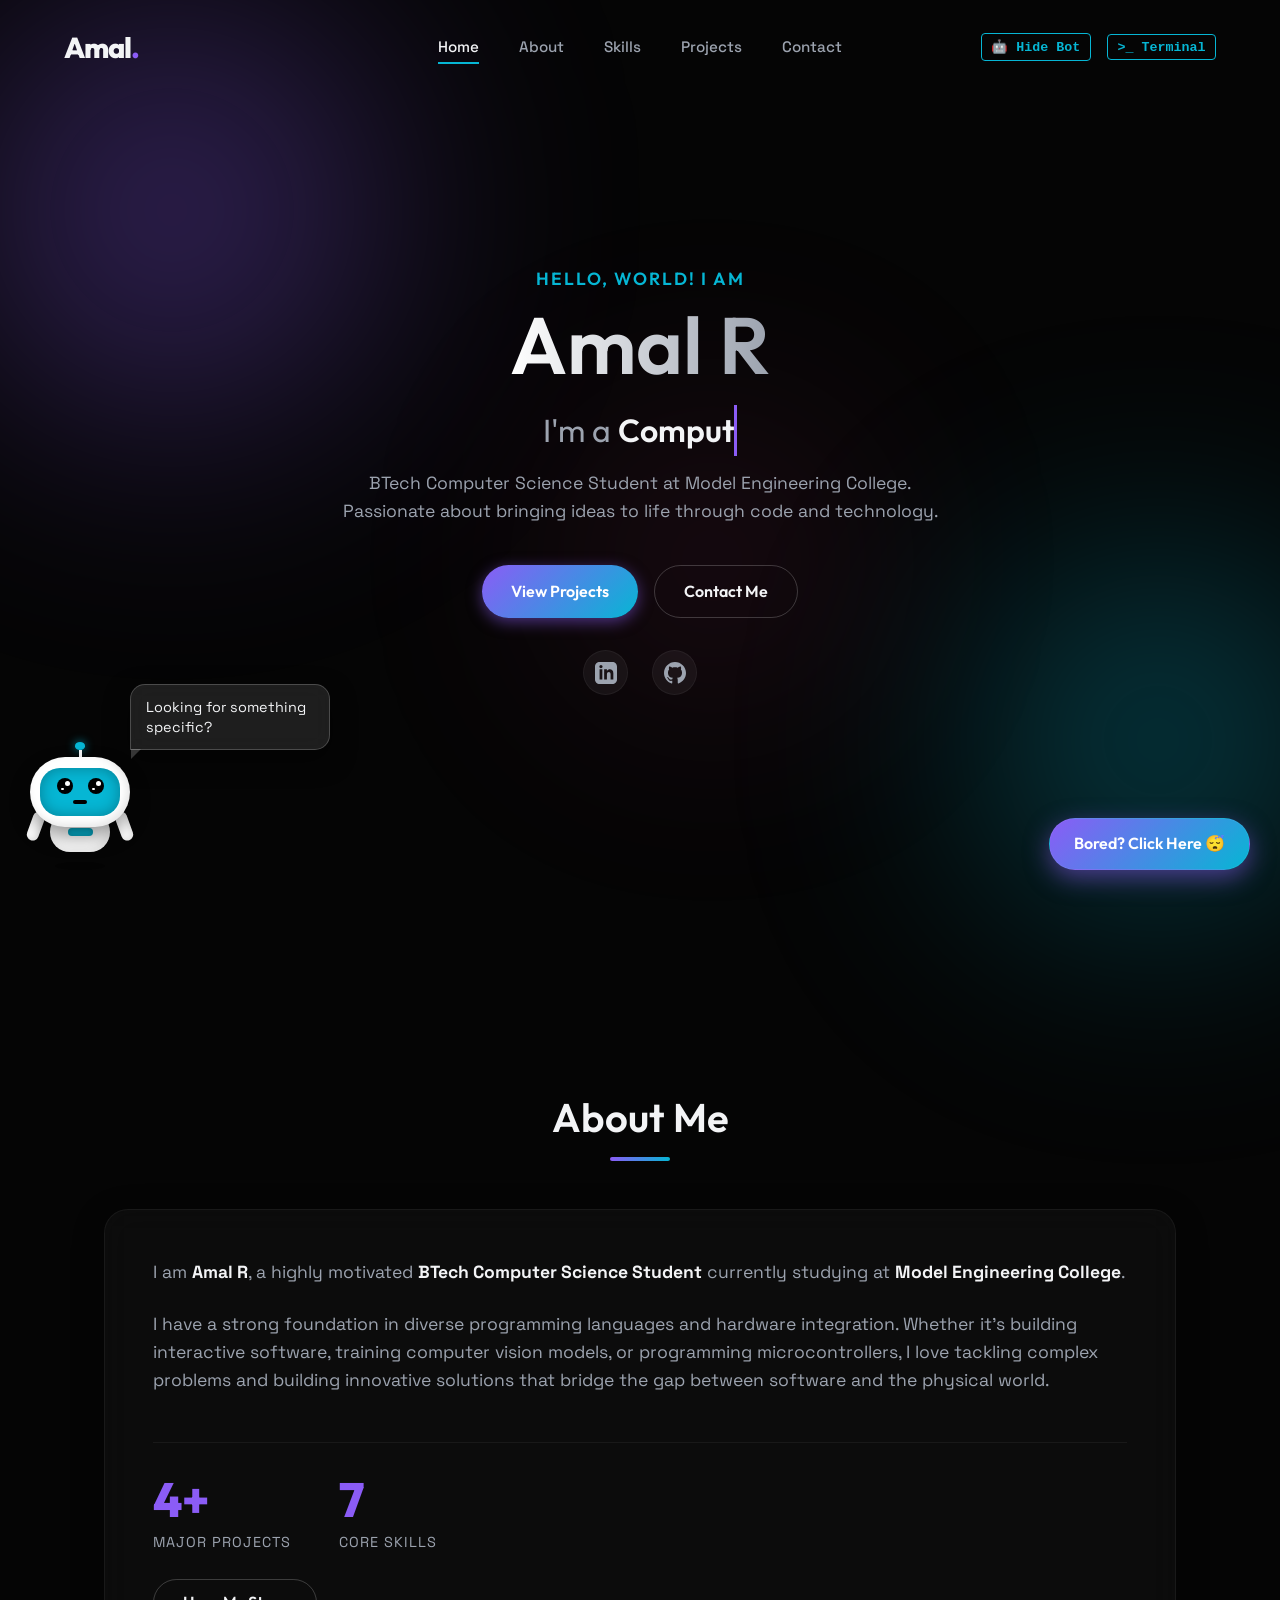
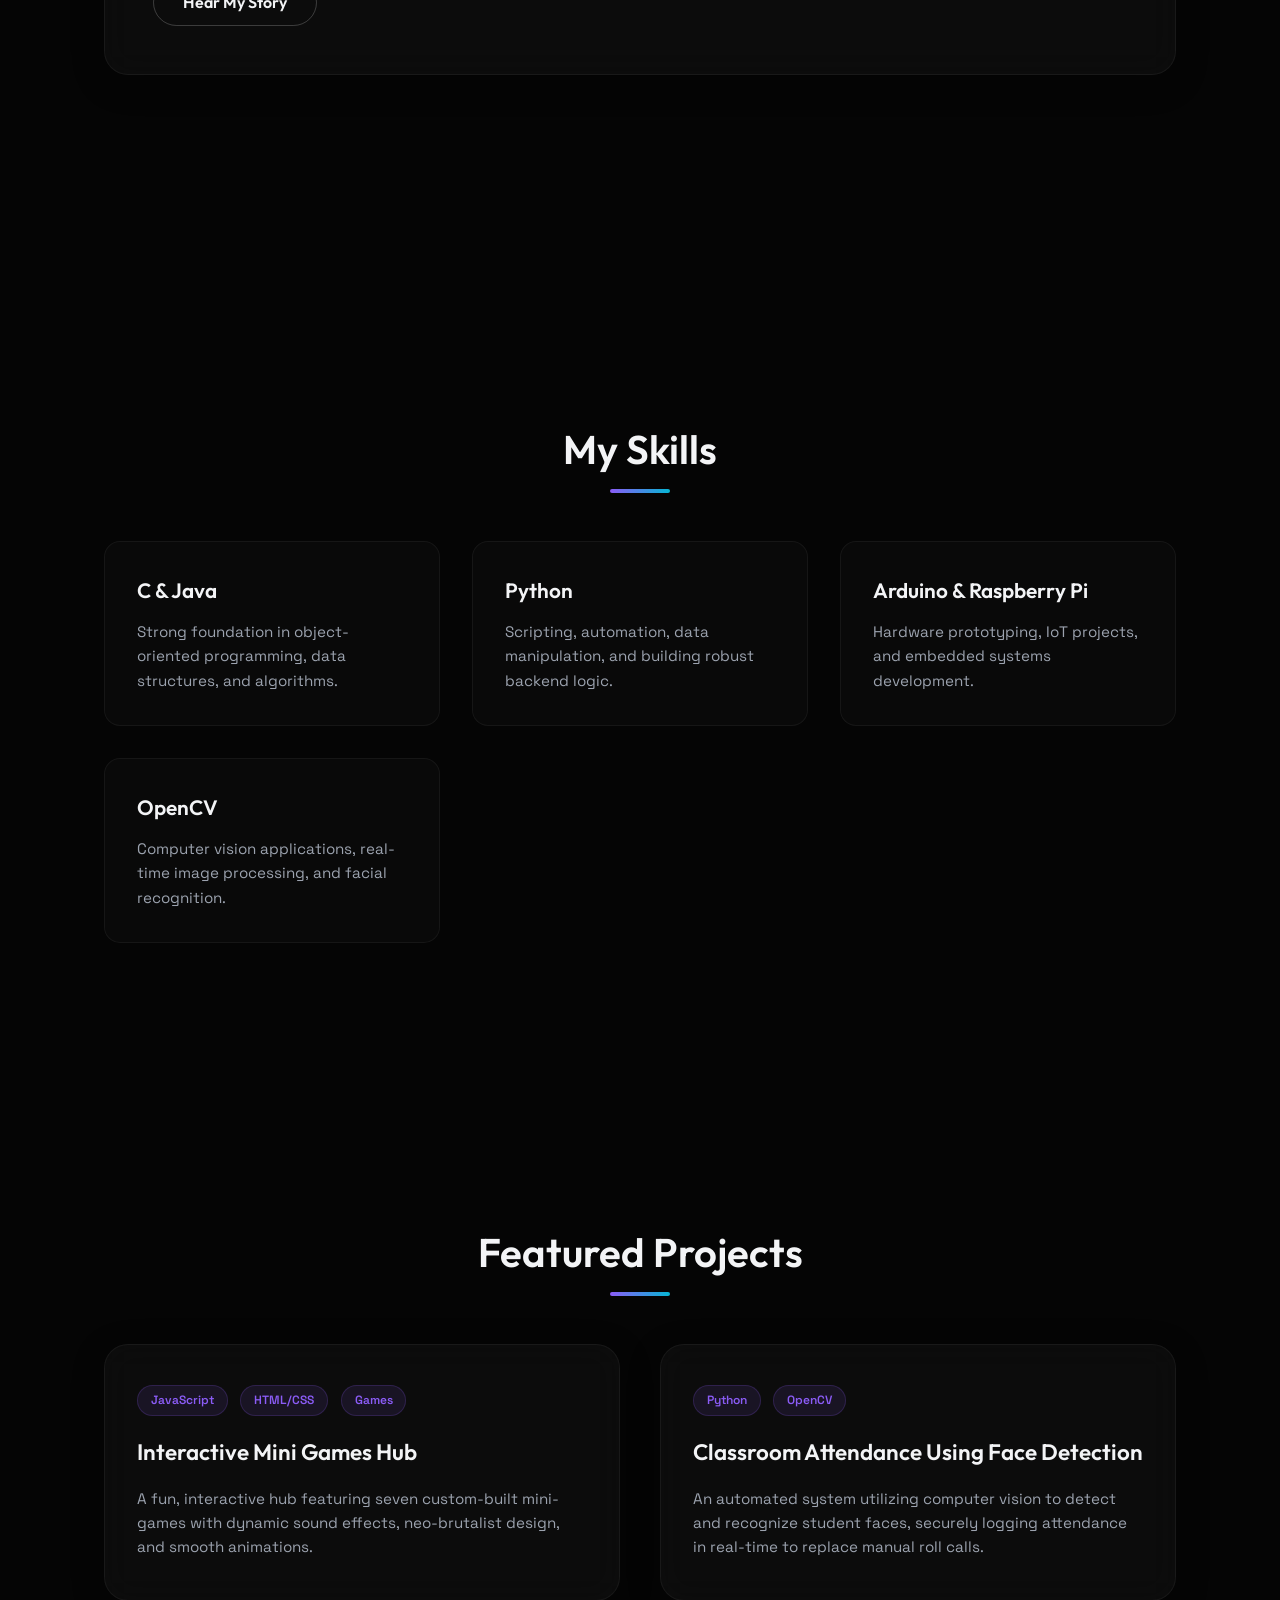
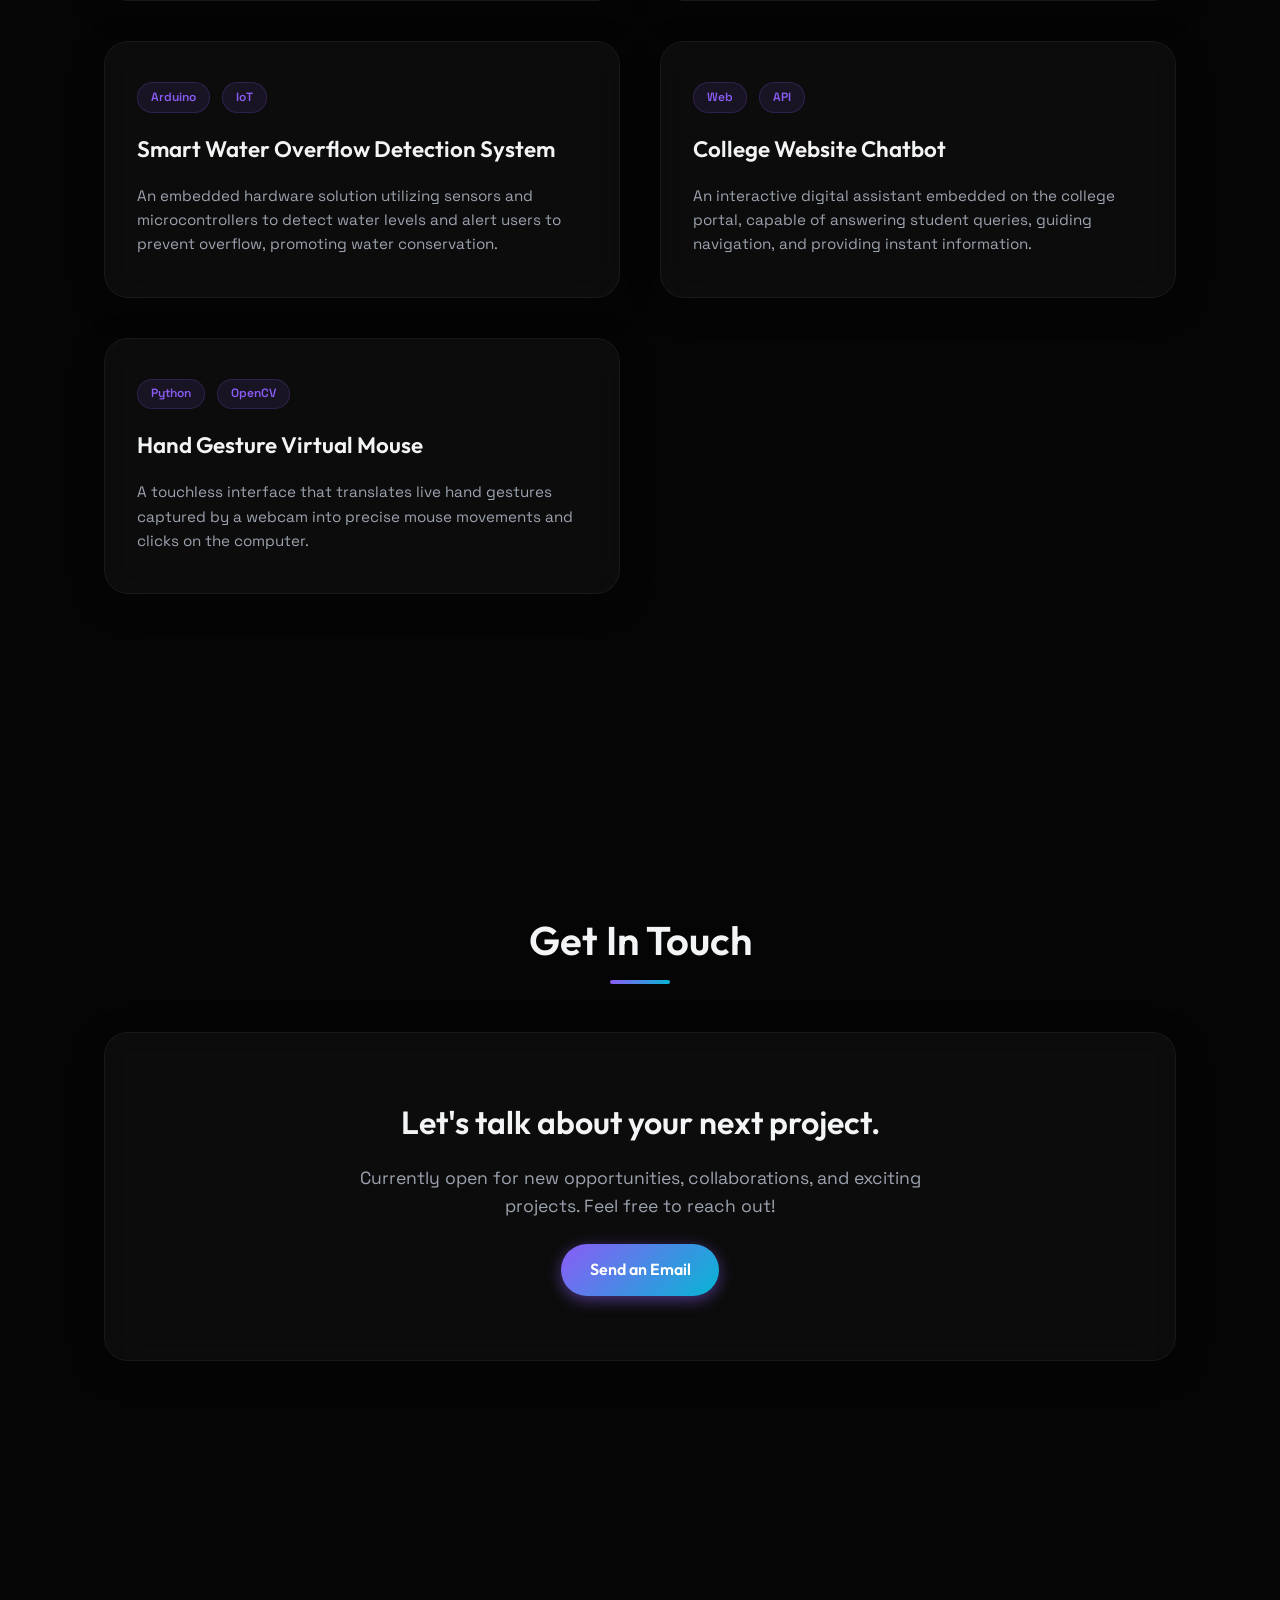
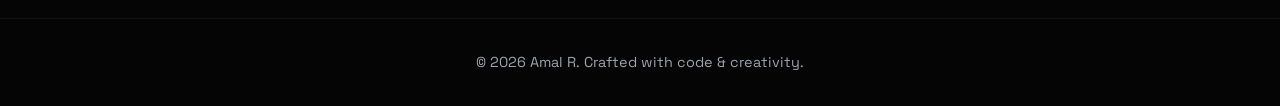
==== commit 1f0b3fa3: "feat: complete interactive bot enhancements and layout updates" ====
--- a/index.html
+++ b/index.html
@@ -29,6 +29,9 @@
             <a href="#contact" class="nav-link">Contact</a>
         </nav>
         <div class="nav-controls" style="display: flex; align-items: center; gap: 1rem;">
+            <button class="bot-toggle-btn" id="bot-toggle-btn" aria-label="Toggle Assistant" title="Toggle Assistant">
+                🤖 Hide Bot
+            </button>
             <button class="terminal-toggle-btn" aria-label="Hacker Mode" title="Hacker Mode">
                 >_ Terminal
             </button>
@@ -91,6 +94,7 @@
                         <span class="stat-label">Core Skills</span>
                     </div>
                 </div>
+                <button class="btn btn-secondary" onclick="if(window.botSpeak) window.botSpeak('Started with C -> moved to Python -> built AI projects -> now building full systems 🚀', 6000, true);" style="margin-top: 1.5rem;">Hear My Story</button>
             </div>
         </section>
 
@@ -236,6 +240,9 @@
 
     <!-- Interactive Robot -->
     <div class="bot-container" id="interactive-bot">
+        <div class="bot-bubble" id="bot-bubble">
+            <div class="bot-bubble-content" id="bot-bubble-content"></div>
+        </div>
         <div class="bot-antenna">
             <div class="bot-antenna-ball"></div>
             <div class="bot-antenna-stick"></div>
--- a/style.css
+++ b/style.css
@@ -176,6 +176,9 @@
 .nav-links {
     display: flex;
     gap: 2.5rem;
+    position: absolute;
+    left: 50%;
+    transform: translateX(-50%);
 }
 
 .nav-link {
@@ -237,6 +240,10 @@
 
 .section-heading {
     margin-bottom: 3rem;
+    display: flex;
+    flex-direction: column;
+    align-items: center;
+    text-align: center;
 }
 
 .section-title {
@@ -643,7 +650,7 @@
 /* =========================================
    Terminal / Hacker Mode
    ========================================= */
-.terminal-toggle-btn {
+.terminal-toggle-btn, .bot-toggle-btn {
     background: transparent;
     color: var(--accent-secondary);
     border: 1px solid var(--accent-secondary);
@@ -653,11 +660,21 @@
     font-weight: bold;
     cursor: pointer;
     transition: var(--transition-smooth);
-}
-
-.terminal-toggle-btn:hover {
+    display: flex;
+    align-items: center;
+    gap: 5px;
+}
+
+.terminal-toggle-btn:hover, .bot-toggle-btn:hover {
     background: rgba(6, 182, 212, 0.2);
     box-shadow: 0 0 10px rgba(6, 182, 212, 0.5);
+}
+
+.bot-toggle-btn.inactive {
+    opacity: 0.5;
+    filter: grayscale(100%);
+    border-color: var(--text-muted);
+    color: var(--text-muted);
 }
 
 .terminal-overlay {
@@ -785,8 +802,15 @@
     width: 100px;
     z-index: 1000;
     cursor: pointer;
-    transition: transform 0.3s ease;
+    transition: all 0.4s ease;
     animation: float-bot 4s ease-in-out infinite;
+}
+
+.bot-container.hidden {
+    opacity: 0;
+    pointer-events: none;
+    transform: translateY(50px) scale(0.5);
+    animation: none;
 }
 
 .bot-container:hover {
@@ -824,6 +848,8 @@
     box-shadow: 0 10px 20px rgba(0,0,0,0.4), inset -3px -3px 8px rgba(0,0,0,0.1);
     position: relative;
     z-index: 2;
+    transition: transform 0.1s ease-out;
+    will-change: transform;
 }
 
 .bot-screen {
@@ -992,6 +1018,18 @@
     transform: rotate(-140deg);
 }
 
+@keyframes wave-arm {
+    0%, 100% { transform: rotate(15deg); }
+    25% { transform: rotate(65deg); }
+    50% { transform: rotate(15deg); }
+    75% { transform: rotate(65deg); }
+}
+
+.bot-arm.arm-right.waving {
+    animation: wave-arm 0.8s ease-in-out infinite;
+    transform-origin: top center;
+}
+
 .bot-shadow {
     width: 50px;
     height: 8px;
@@ -1007,6 +1045,65 @@
     100% { transform: scale(1); opacity: 0.4; }
 }
 
+/* Speech Bubble */
+.bot-bubble {
+    position: absolute;
+    bottom: 120px;
+    left: 100px;
+    width: 200px;
+    background: rgba(255, 255, 255, 0.1);
+    backdrop-filter: blur(10px);
+    -webkit-backdrop-filter: blur(10px);
+    border: 1px solid rgba(255, 255, 255, 0.2);
+    border-radius: 15px 15px 15px 0;
+    padding: 12px 15px;
+    color: var(--text-main);
+    font-size: 0.9rem;
+    line-height: 1.4;
+    box-shadow: 0 10px 25px rgba(0,0,0,0.5);
+    opacity: 0;
+    transform: translateY(10px) scale(0.9);
+    transform-origin: bottom left;
+    transition: all 0.3s cubic-bezier(0.175, 0.885, 0.32, 1.275);
+    pointer-events: none;
+    z-index: 10;
+}
+
+.bot-bubble.show {
+    opacity: 1;
+    transform: translateY(0) scale(1);
+    pointer-events: auto;
+}
+
+.bot-bubble::after {
+    content: '';
+    position: absolute;
+    bottom: -10px;
+    left: 0;
+    border-width: 10px 10px 0 0;
+    border-style: solid;
+    border-color: rgba(255, 255, 255, 0.2) transparent transparent transparent;
+}
+
+.bot-bubble-content button {
+    margin-top: 8px;
+    background: var(--accent-primary);
+    color: #fff;
+    border: none;
+    padding: 5px 10px;
+    border-radius: 5px;
+    font-size: 0.8rem;
+    cursor: pointer;
+    font-family: inherit;
+    transition: transform 0.2s, background 0.2s;
+    font-weight: bold;
+}
+
+.bot-bubble-content button:hover {
+    transform: translateY(-2px);
+    background: var(--accent-glow);
+}
+
 @media (max-width: 768px) {
     .bot-container {
         transform: scale(0.7);
@@ -1043,6 +1140,7 @@
         position: absolute;
         top: 100%;
         left: 0;
+        transform: none;
         width: 100%;
         background: rgba(5, 5, 5, 0.95);
         backdrop-filter: blur(20px);
